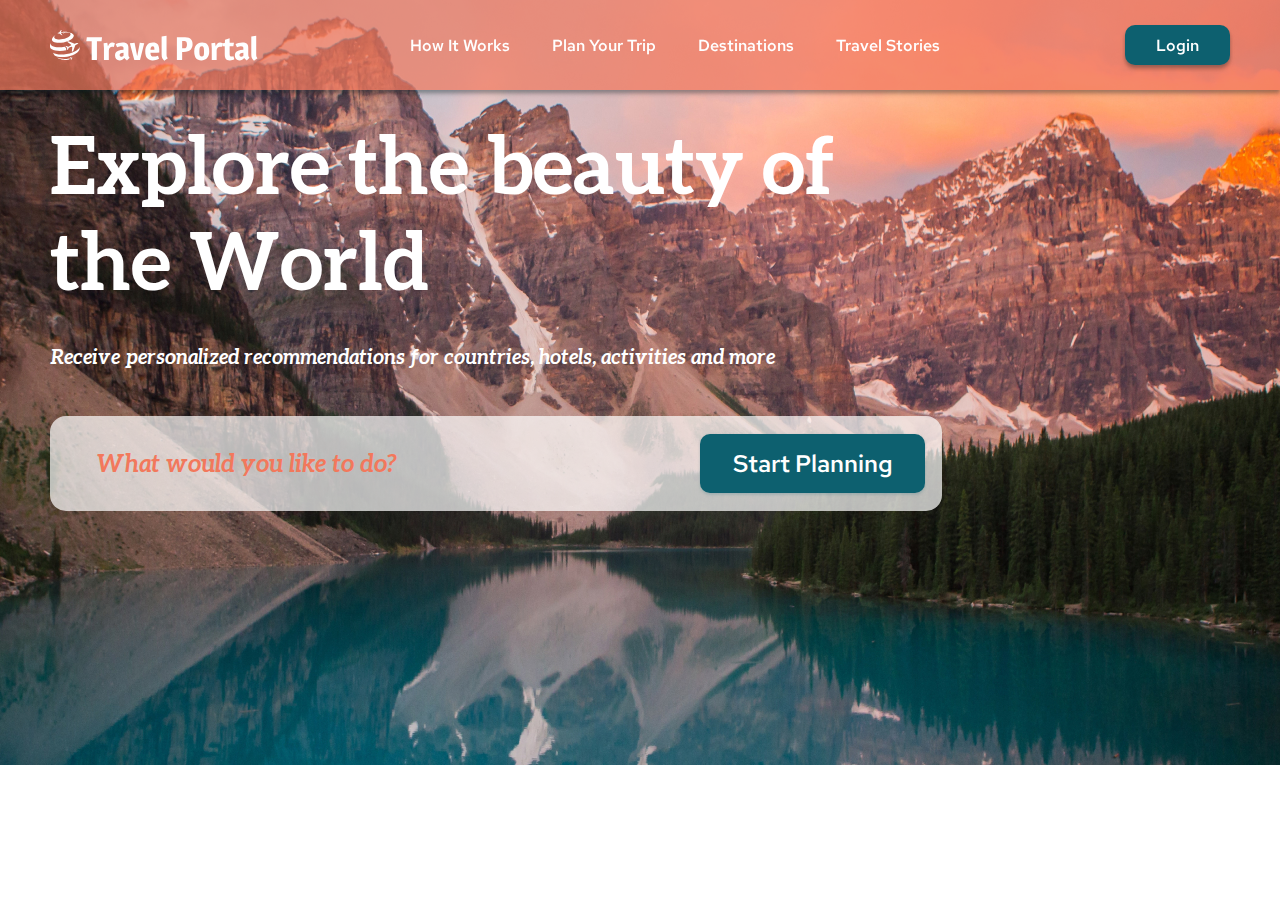
==== Travel/index.html @ d8c47ae0 "starting page (preview) added" ====
<!DOCTYPE html>
<html lang="en">
<head>
    <meta charset="UTF-8">
    <meta name="viewport" content="width=device-width, initial-scale=1.0">
    <title>Travel Portal</title>
    <link rel="stylesheet" href="css/style.css">
</head>
<body>
    <header class="header">
        <div class="wrapper">
            <div class="header-wrapper">
                <div class="header-logo">
                    <a href="/" class="header-logo-link">
                        <img src="./img/svg/logo.svg" alt="Travel Portal" class="header-logo-pic">
                    </a>
                </div>
    
                <nav class="header-nav">
                    <ul class="header-list">
                        <li class="header-item">
                            <a href="#!" class="header-link">How It Works</a>
                        </li>
                        <li class="header-item">
                            <a href="#!" class="header-link">Plan Your Trip</a>
                        </li>
                        <li class="header-item">
                            <a href="#!" class="header-link">Destinations</a>
                        </li>
                        <li class="header-item">
                            <a href="#!" class="header-link">Travel Stories</a>
                        </li>
                    </ul>
                </nav>

                <form action="#">
                    <button class="header-button">
                        Login
                    </button>
                </form>
            </div>
        </div>
    </header>

    <main class="main">
        <section class="intro">
            <div class="wrapper">
                <h1 class="intro-title">
                    Explore the beauty of the World
                </h1>
                <p class="intro-subtitle">
                    Receive personalized recommendations for countries, hotels, activities and more
                </p>
                <div class="search-form">
                    <form action="#">
                        <input type="text" name="user-like-to-do" placeholder="What would you like to do?" class="search-line">
                        <button type="submit" class="search-button">
                            Start Planning
                        </button>
                    </form>
                </div>
                
            </div>
        </section>
        <section class="steps"></section>
    </main>
</body>
</html>
---- Travel/css/style.css ----
html, body, div, span, applet, object, iframe,
h1, h2, h3, h4, h5, h6, p, blockquote, pre,
a, abbr, acronym, address, big, cite, code,
del, dfn, em, img, ins, kbd, q, s, samp,
small, strike, strong, sub, sup, tt, var,
b, u, i, center,
dl, dt, dd, ol, ul, li,
fieldset, form, label, legend,
table, caption, tbody, tfoot, thead, tr, th, td,
article, aside, canvas, details, embed,
figure, figcaption, footer, header, hgroup,
menu, nav, output, ruby, section, summary,
time, mark, audio, video {
    margin: 0;
	padding: 0;
	border: 0;
	font-size: 100%;
	font: inherit;
	vertical-align: baseline;
}

/* make sure to set some focus styles for accessibility */
:focus {
    outline: 0;
}

/* HTML5 display-role reset for older browsers */
article, aside, details, figcaption, figure,
footer, header, hgroup, menu, nav, section {
	display: block;
}

body {
	line-height: 1;
}

ol, ul {
	list-style: none;
}

blockquote, q {
	quotes: none;
}

blockquote:before, blockquote:after,
q:before, q:after {
	content: '';
	content: none;
}

table {
	border-collapse: collapse;
	border-spacing: 0;
}

input[type=search]::-webkit-search-cancel-button,
input[type=search]::-webkit-search-decoration,
input[type=search]::-webkit-search-results-button,
input[type=search]::-webkit-search-results-decoration {
    -webkit-appearance: none;
    -moz-appearance: none;
}

input[type=search] {
    -webkit-appearance: none;
    -moz-appearance: none;
    -webkit-box-sizing: content-box;
    -moz-box-sizing: content-box;
    box-sizing: content-box;
}

textarea {
    overflow: auto;
    vertical-align: top;
    resize: vertical;
}

/**
 * Correct `inline-block` display not defined in IE 6/7/8/9 and Firefox 3.
 */

audio,
canvas,
video {
    display: inline-block;
    *display: inline;
    *zoom: 1;
    max-width: 100%;
}

/**
 * Prevent modern browsers from displaying `audio` without controls.
 * Remove excess height in iOS 5 devices.
 */

audio:not([controls]) {
    display: none;
    height: 0;
}

/**
 * Address styling not present in IE 7/8/9, Firefox 3, and Safari 4.
 * Known issue: no IE 6 support.
 */

[hidden] {
    display: none;
}

/**
 * 1. Correct text resizing oddly in IE 6/7 when body `font-size` is set using
 *    `em` units.
 * 2. Prevent iOS text size adjust after orientation change, without disabling
 *    user zoom.
 */

html {
    font-size: 100%; /* 1 */
    -webkit-text-size-adjust: 100%; /* 2 */
    -ms-text-size-adjust: 100%; /* 2 */
}

/**
 * Address `outline` inconsistency between Chrome and other browsers.
 */

a:focus {
    outline: thin dotted;
}

/**
 * Improve readability when focused and also mouse hovered in all browsers.
 */

a:active,
a:hover {
    outline: 0;
}

/**
 * 1. Remove border when inside `a` element in IE 6/7/8/9 and Firefox 3.
 * 2. Improve image quality when scaled in IE 7.
 */

img {
    border: 0; /* 1 */
    -ms-interpolation-mode: bicubic; /* 2 */
}

/**
 * Address margin not present in IE 6/7/8/9, Safari 5, and Opera 11.
 */

figure {
    margin: 0;
}

/**
 * Correct margin displayed oddly in IE 6/7.
 */

form {
    margin: 0;
}

/**
 * Define consistent border, margin, and padding.
 */

fieldset {
    border: 1px solid #c0c0c0;
    margin: 0 2px;
    padding: 0.35em 0.625em 0.75em;
}

/**
 * 1. Correct color not being inherited in IE 6/7/8/9.
 * 2. Correct text not wrapping in Firefox 3.
 * 3. Correct alignment displayed oddly in IE 6/7.
 */

legend {
    border: 0; /* 1 */
    padding: 0;
    white-space: normal; /* 2 */
    *margin-left: -7px; /* 3 */
}

/**
 * 1. Correct font size not being inherited in all browsers.
 * 2. Address margins set differently in IE 6/7, Firefox 3+, Safari 5,
 *    and Chrome.
 * 3. Improve appearance and consistency in all browsers.
 */

button,
input,
select,
textarea {
    font-size: 100%; /* 1 */
    margin: 0; /* 2 */
    vertical-align: baseline; /* 3 */
    *vertical-align: middle; /* 3 */
}

/**
 * Address Firefox 3+ setting `line-height` on `input` using `!important` in
 * the UA stylesheet.
 */

button,
input {
    line-height: normal;
}

/**
 * Address inconsistent `text-transform` inheritance for `button` and `select`.
 * All other form control elements do not inherit `text-transform` values.
 * Correct `button` style inheritance in Chrome, Safari 5+, and IE 6+.
 * Correct `select` style inheritance in Firefox 4+ and Opera.
 */

button,
select {
    text-transform: none;
}

/**
 * 1. Avoid the WebKit bug in Android 4.0.* where (2) destroys native `audio`
 *    and `video` controls.
 * 2. Correct inability to style clickable `input` types in iOS.
 * 3. Improve usability and consistency of cursor style between image-type
 *    `input` and others.
 * 4. Remove inner spacing in IE 7 without affecting normal text inputs.
 *    Known issue: inner spacing remains in IE 6.
 */

button,
html input[type="button"], /* 1 */
input[type="reset"],
input[type="submit"] {
    -webkit-appearance: button; /* 2 */
    cursor: pointer; /* 3 */
    *overflow: visible;  /* 4 */
}

/**
 * Re-set default cursor for disabled elements.
 */

button[disabled],
html input[disabled] {
    cursor: default;
}

/**
 * 1. Address box sizing set to content-box in IE 8/9.
 * 2. Remove excess padding in IE 8/9.
 * 3. Remove excess padding in IE 7.
 *    Known issue: excess padding remains in IE 6.
 */

input[type="checkbox"],
input[type="radio"] {
    box-sizing: border-box; /* 1 */
    padding: 0; /* 2 */
    *height: 13px; /* 3 */
    *width: 13px; /* 3 */
}

/**
 * 1. Address `appearance` set to `searchfield` in Safari 5 and Chrome.
 * 2. Address `box-sizing` set to `border-box` in Safari 5 and Chrome
 *    (include `-moz` to future-proof).
 */

input[type="search"] {
    -webkit-appearance: textfield; /* 1 */
    -moz-box-sizing: content-box;
    -webkit-box-sizing: content-box; /* 2 */
    box-sizing: content-box;
}

/**
 * Remove inner padding and search cancel button in Safari 5 and Chrome
 * on OS X.
 */

input[type="search"]::-webkit-search-cancel-button,
input[type="search"]::-webkit-search-decoration {
    -webkit-appearance: none;
}

/**
 * Remove inner padding and border in Firefox 3+.
 */

button::-moz-focus-inner,
input::-moz-focus-inner {
    border: 0;
    padding: 0;
}

/**
 * 1. Remove default vertical scrollbar in IE 6/7/8/9.
 * 2. Improve readability and alignment in all browsers.
 */

textarea {
    overflow: auto; /* 1 */
    vertical-align: top; /* 2 */
}

/**
 * Remove most spacing between table cells.
 */

table {
    border-collapse: collapse;
    border-spacing: 0;
}

html,
button,
input,
select,
textarea {
    color: #222;
}


::-moz-selection {
    background: #b3d4fc;
    text-shadow: none;
}

::selection {
    background: #b3d4fc;
    text-shadow: none;
}

img {
    vertical-align: middle;
}

fieldset {
    border: 0;
    margin: 0;
    padding: 0;
}

textarea {
    resize: vertical;
}

.chromeframe {
    margin: 0.2em 0;
    background: #ccc;
    color: #000;
    padding: 0.2em 0;
}




/* magra-regular - latin */
@font-face {
    font-family: 'Magra';
    font-style: normal;
    font-weight: 400;
    src: url('../fonts/magra-v14-latin-regular.eot'); /* IE9 Compat Modes */
    src: local(''),
         url('../fonts/magra-v14-latin-regular.eot?#iefix') format('embedded-opentype'), /* IE6-IE8 */
         url('../fonts/magra-v14-latin-regular.woff2') format('woff2'), /* Super Modern Browsers */
         url('../fonts/magra-v14-latin-regular.woff') format('woff'), /* Modern Browsers */
         url('../fonts/magra-v14-latin-regular.ttf') format('truetype'), /* Safari, Android, iOS */
         url('../fonts/magra-v14-latin-regular.svg#Magra') format('svg'); /* Legacy iOS */
  }
  /* magra-700 - latin */
  @font-face {
    font-family: 'Magra';
    font-style: normal;
    font-weight: 700;
    src: url('../fonts/magra-v14-latin-700.eot'); /* IE9 Compat Modes */
    src: local(''),
         url('../fonts/magra-v14-latin-700.eot?#iefix') format('embedded-opentype'), /* IE6-IE8 */
         url('../fonts/magra-v14-latin-700.woff2') format('woff2'), /* Super Modern Browsers */
         url('../fonts/magra-v14-latin-700.woff') format('woff'), /* Modern Browsers */
         url('../fonts/magra-v14-latin-700.ttf') format('truetype'), /* Safari, Android, iOS */
         url('../fonts/magra-v14-latin-700.svg#Magra') format('svg'); /* Legacy iOS */
  }



  /* red-hat-text-500 - latin */
@font-face {
    font-family: 'Red Hat Text';
    font-style: normal;
    font-weight: 500;
    src: url('../fonts/red-hat-text-v11-latin-500.eot'); /* IE9 Compat Modes */
    src: local(''),
         url('../fonts/red-hat-text-v11-latin-500.eot?#iefix') format('embedded-opentype'), /* IE6-IE8 */
         url('../fonts/red-hat-text-v11-latin-500.woff2') format('woff2'), /* Super Modern Browsers */
         url('../fonts/red-hat-text-v11-latin-500.woff') format('woff'), /* Modern Browsers */
         url('../fonts/red-hat-text-v11-latin-500.ttf') format('truetype'), /* Safari, Android, iOS */
         url('../fonts/red-hat-text-v11-latin-500.svg#RedHatText') format('svg'); /* Legacy iOS */
  }
  /* red-hat-text-regular - latin */
  @font-face {
    font-family: 'Red Hat Text';
    font-style: normal;
    font-weight: 400;
    src: url('../fonts/red-hat-text-v11-latin-regular.eot'); /* IE9 Compat Modes */
    src: local(''),
         url('../fonts/red-hat-text-v11-latin-regular.eot?#iefix') format('embedded-opentype'), /* IE6-IE8 */
         url('../fonts/red-hat-text-v11-latin-regular.woff2') format('woff2'), /* Super Modern Browsers */
         url('../fonts/red-hat-text-v11-latin-regular.woff') format('woff'), /* Modern Browsers */
         url('../fonts/red-hat-text-v11-latin-regular.ttf') format('truetype'), /* Safari, Android, iOS */
         url('../fonts/red-hat-text-v11-latin-regular.svg#RedHatText') format('svg'); /* Legacy iOS */
  }



/* aleo-regular - latin */
@font-face {
    font-family: 'Aleo';
    font-style: normal;
    font-weight: 400;
    src: url('../fonts/aleo-v11-latin-regular.eot'); /* IE9 Compat Modes */
    src: local(''),
         url('../fonts/aleo-v11-latin-regular.eot?#iefix') format('embedded-opentype'), /* IE6-IE8 */
         url('../fonts/aleo-v11-latin-regular.woff2') format('woff2'), /* Super Modern Browsers */
         url('../fonts/aleo-v11-latin-regular.woff') format('woff'), /* Modern Browsers */
         url('../fonts/aleo-v11-latin-regular.ttf') format('truetype'), /* Safari, Android, iOS */
         url('../fonts/aleo-v11-latin-regular.svg#Aleo') format('svg'); /* Legacy iOS */
  }
  /* aleo-700 - latin */
  @font-face {
    font-family: 'Aleo';
    font-style: normal;
    font-weight: 700;
    src: url('../fonts/aleo-v11-latin-700.eot'); /* IE9 Compat Modes */
    src: local(''),
         url('../fonts/aleo-v11-latin-700.eot?#iefix') format('embedded-opentype'), /* IE6-IE8 */
         url('../fonts/aleo-v11-latin-700.woff2') format('woff2'), /* Super Modern Browsers */
         url('../fonts/aleo-v11-latin-700.woff') format('woff'), /* Modern Browsers */
         url('../fonts/aleo-v11-latin-700.ttf') format('truetype'), /* Safari, Android, iOS */
         url('../fonts/aleo-v11-latin-700.svg#Aleo') format('svg'); /* Legacy iOS */
  }
  /* aleo-700italic - latin */
  @font-face {
    font-family: 'Aleo';
    font-style: italic;
    font-weight: 700;
    src: url('../fonts/aleo-v11-latin-700italic.eot'); /* IE9 Compat Modes */
    src: local(''),
         url('../fonts/aleo-v11-latin-700italic.eot?#iefix') format('embedded-opentype'), /* IE6-IE8 */
         url('../fonts/aleo-v11-latin-700italic.woff2') format('woff2'), /* Super Modern Browsers */
         url('../fonts/aleo-v11-latin-700italic.woff') format('woff'), /* Modern Browsers */
         url('../fonts/aleo-v11-latin-700italic.ttf') format('truetype'), /* Safari, Android, iOS */
         url('../fonts/aleo-v11-latin-700italic.svg#Aleo') format('svg'); /* Legacy iOS */
  }



html {
    box-sizing: border-box;

}

*, *::before, *::after {
    box-sizing: inherit;
}

.body {
    width: 1440px;
}

.wrapper {
    max-width: 1180px;
    margin: 0 auto;
}

/* header styles start */

.header {
    background-color: rgba(242, 120, 92, 0.7);
    position: fixed;
    top: 0;
    left: 0;
    width: 100%;
    box-shadow: 0px 4px 4px rgba(0, 0, 0, 0.25), 0px 2px 3px rgba(13, 96, 111, 0.16);
 }

 .header-link {
    font-family: 'Red Hat Text';
    font-weight: 500;
    font-style: normal;
    font-size: 16px;
    line-height: 21px;
    color: #fff;
    text-decoration: none;
    margin-right: 42px;
 }

 .header-link:hover, .header-link:focus, .header-link:active {
    opacity: .75;
 }

 .header-wrapper {
    display: flex;
    flex-wrap: wrap;
    align-items: center;
    justify-content: space-between;
    height: 90px;
 }

 .header-list {
    display: flex;
    flex-wrap: wrap;
    flex-direction: row;
 }

 .header-item:last-child {
    margin-right: 0;
 }

 .header-button {
    height: 40px;
    width: 105px;
    padding: auto 0;
    font-family: 'Red Hat Text';
    font-weight: 500;
    font-style: normal;
    font-size: 16px;
    line-height: 21px;
    color: #fff;
    background: #0D606F;
    box-shadow: 0px 4px 4px rgba(0, 0, 0, 0.25), 0px 2px 3px rgba(13, 96, 111, 0.16);
    border-radius: 10px;
    border: none;
 }

 /* header styles end */

 /* intro styles start */

.intro {
    height: 765px;
    background: url(../img/intro-bg.jpg) no-repeat center;
    background-size: cover;
    padding-top: 122px;
}

.intro-title {
    max-width: 892px;
    margin-bottom: 32px;
    font-family: 'Aleo';
    font-style: normal;
    font-weight: 700;
    font-size: 80px;
    line-height: 96px;
    color: #fff;
}

.intro-subtitle {
    margin-bottom: 46px;
    font-family: 'Aleo';
    font-style: italic;
    font-weight: 700;
    font-size: 20px;
    line-height: 24px;
    color: #fff;
}

.search-form {
    display: flex;
    align-items: center;
    justify-content: space-between;
    width: 892px;
    height: 95px;
    background: rgba(255, 255, 255, 0.7);
    border-radius: 16px;
}

.search-line {  
    margin-left: 45px;
    margin-right: 41px;
    width: 560px;
    border: none;
    background-color: rgba(0, 0, 0, 0);
    font-family: 'Aleo';
    font-style: italic;
    font-weight: 400;
    font-size: 24px;
    line-height: 29px;
    color: #F2785C;
}

.search-line::placeholder {
    font-family: 'Aleo';
    font-style: italic;
    font-weight: 400;
    font-size: 24px;
    line-height: 29px;
    color: #F2785C;
}

.search-button {
    padding: 13.5px 32.5px;
    font-family: 'Red Hat Text';
    font-style: normal;
    font-weight: 500;
    font-size: 24px;
    line-height: 32px;
    color: #fff;
    background: #0D606F;
    box-shadow: 0px 0px 3px rgba(13, 96, 111, 0.08), 0px 2px 3px rgba(13, 96, 111, 0.16);
    border-radius: 10px;
    border: none;
}

 /* intro styles end */
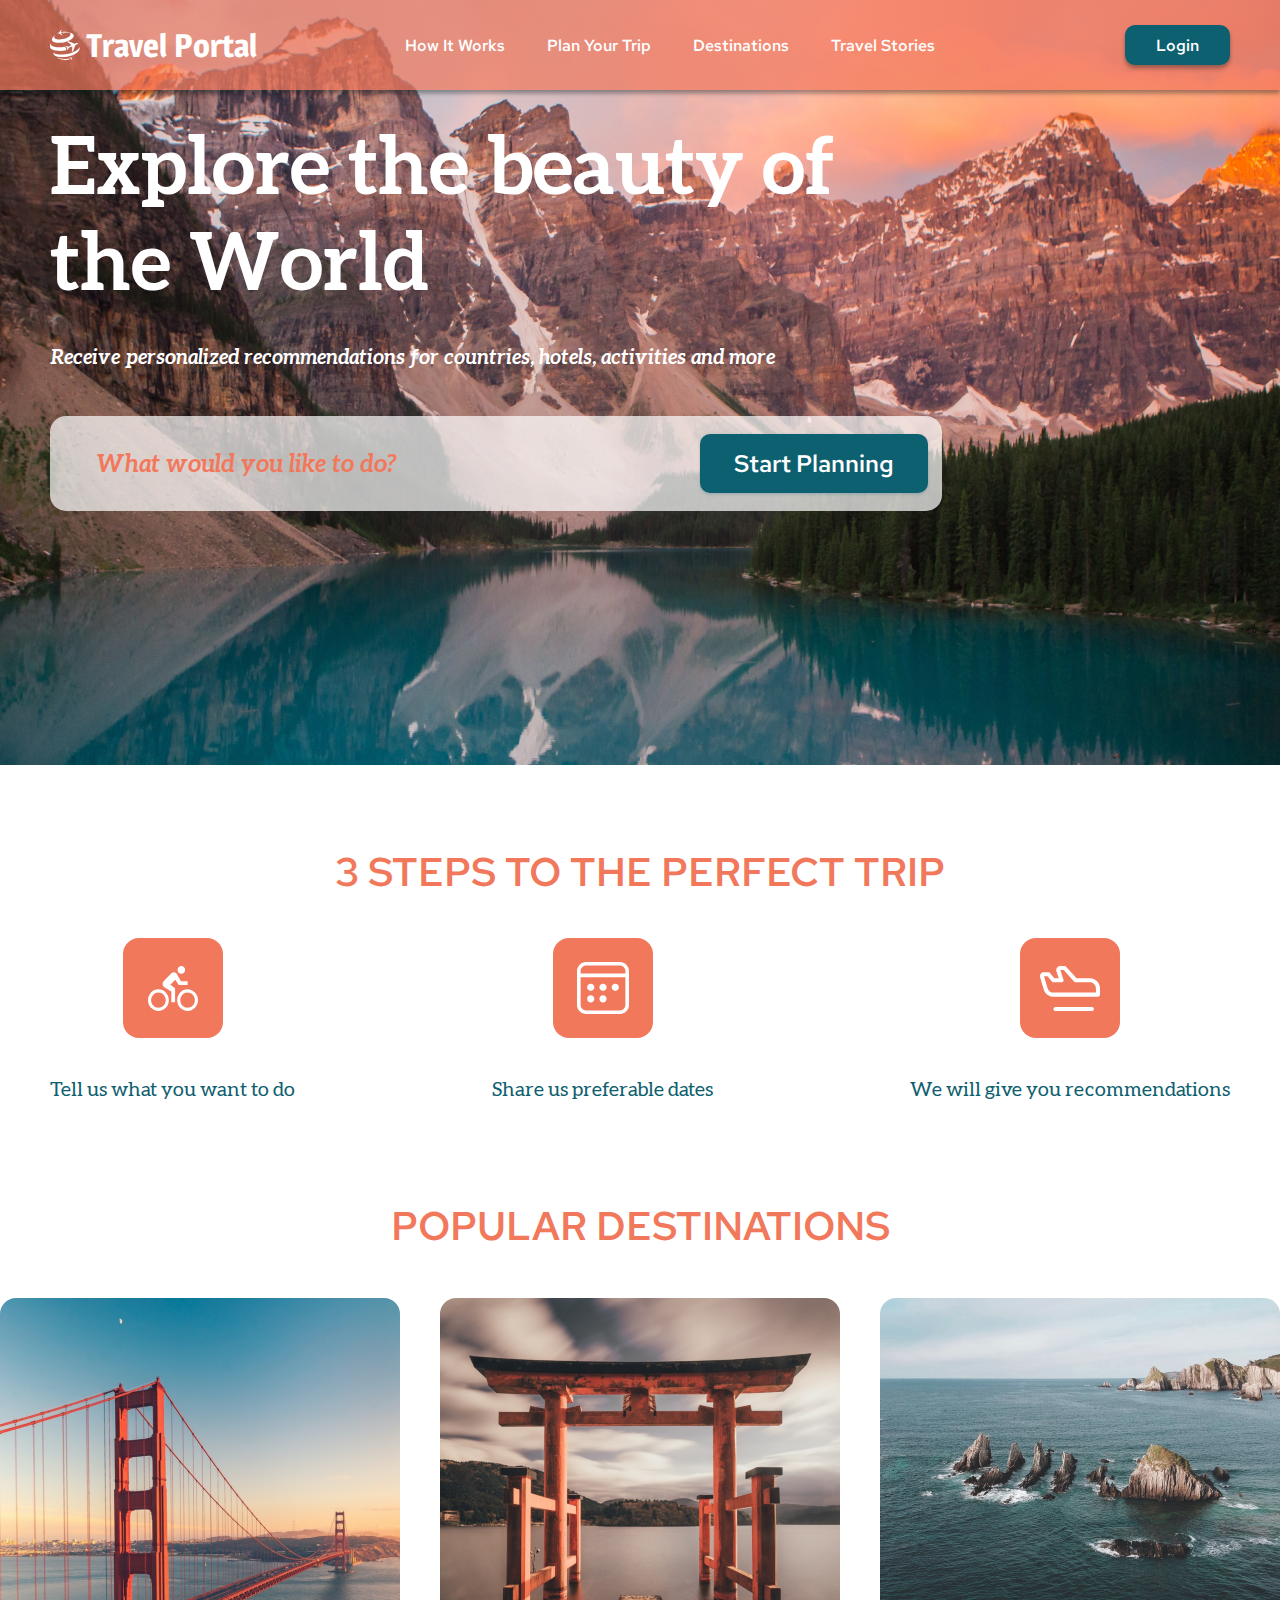
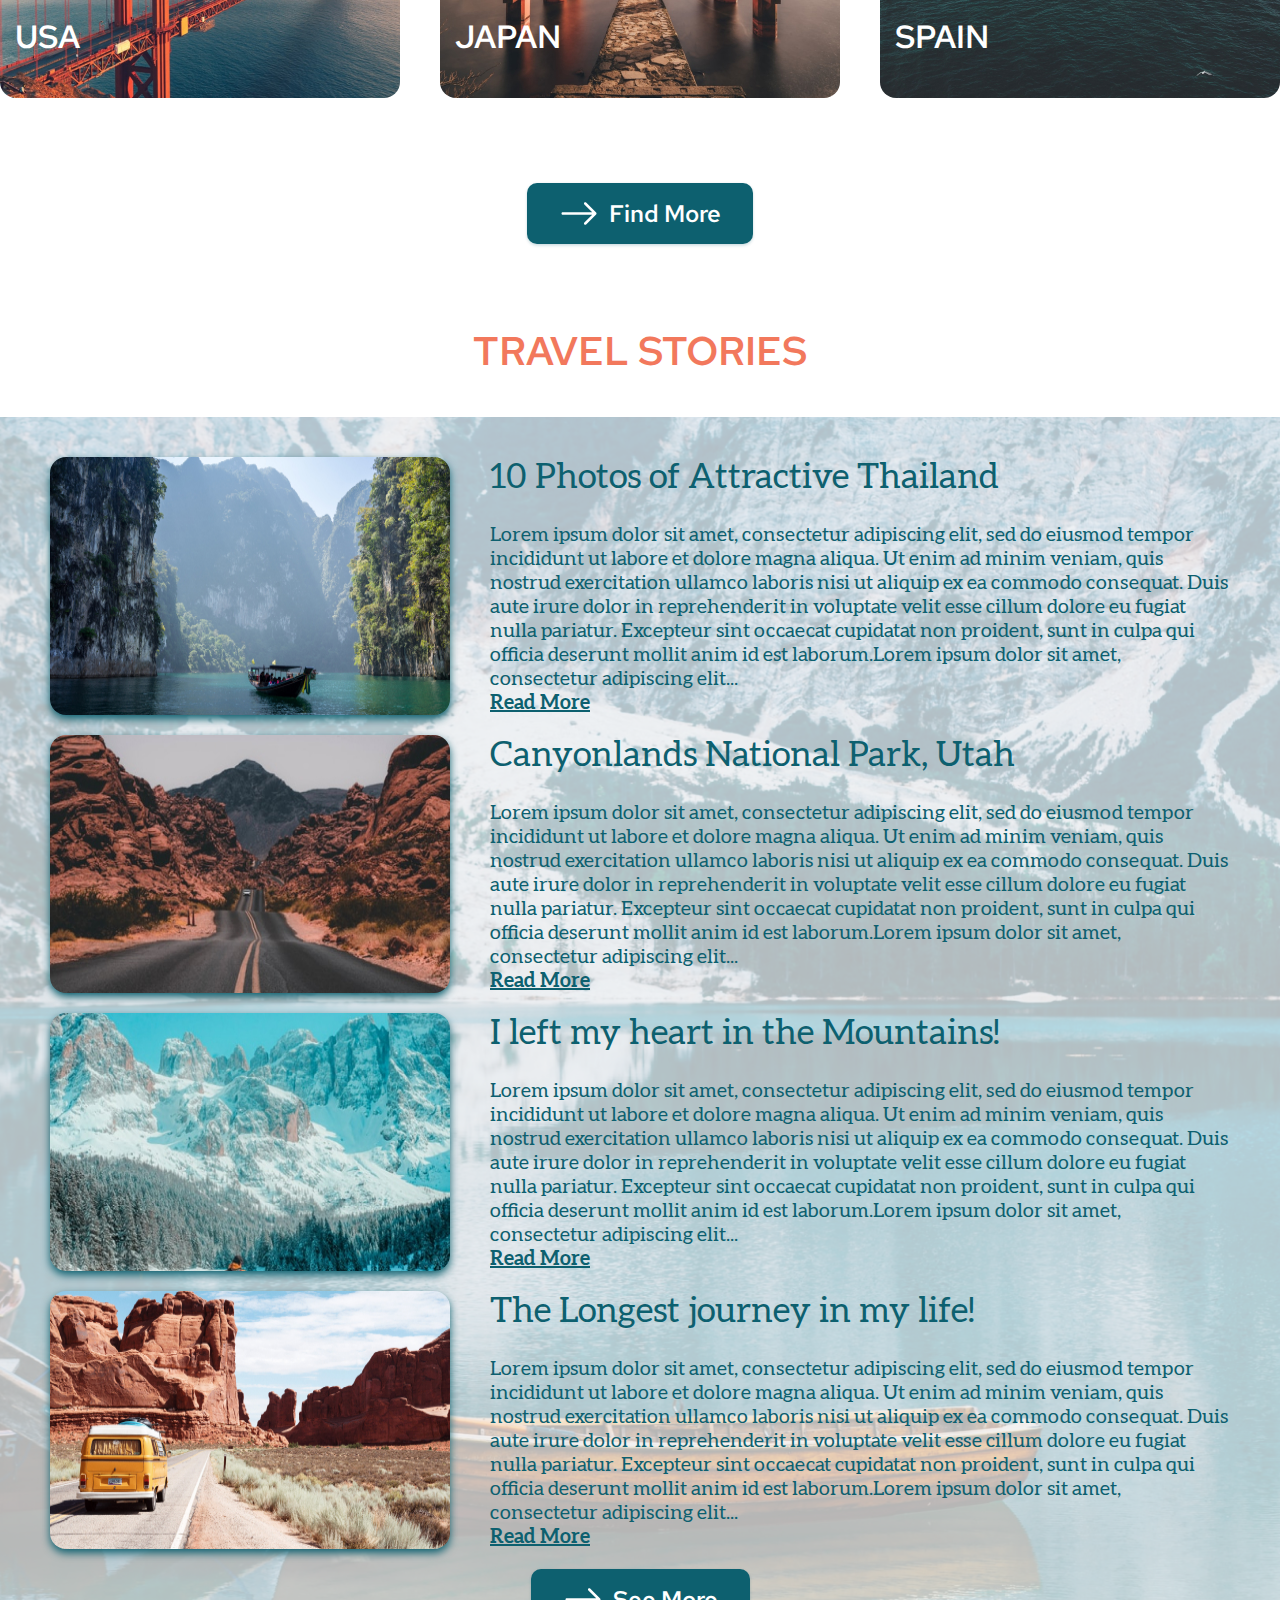
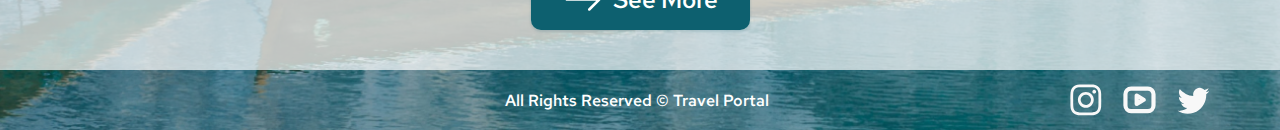
==== commit 9fb7613e: "add full Desktop page" ====
--- a/Travel/index.html
+++ b/Travel/index.html
@@ -10,11 +10,15 @@
     <header class="header">
         <div class="wrapper">
             <div class="header-wrapper">
-                <div class="header-logo">
-                    <a href="/" class="header-logo-link">
+                <a href="/" class="header-logo-link">
+                    <div class="header-logo-box">
                         <img src="./img/svg/logo.svg" alt="Travel Portal" class="header-logo-pic">
-                    </a>
-                </div>
+                        <p class="header-logo-text">
+                            Travel Portal
+                        </p>
+                    </div>
+                </a>
+                    
     
                 <nav class="header-nav">
                     <ul class="header-list">
@@ -38,6 +42,7 @@
                         Login
                     </button>
                 </form>
+
             </div>
         </div>
     </header>
@@ -45,12 +50,15 @@
     <main class="main">
         <section class="intro">
             <div class="wrapper">
+
                 <h1 class="intro-title">
                     Explore the beauty of the World
                 </h1>
+
                 <p class="intro-subtitle">
                     Receive personalized recommendations for countries, hotels, activities and more
                 </p>
+
                 <div class="search-form">
                     <form action="#">
                         <input type="text" name="user-like-to-do" placeholder="What would you like to do?" class="search-line">
@@ -59,10 +67,186 @@
                         </button>
                     </form>
                 </div>
-                
+
             </div>
         </section>
-        <section class="steps"></section>
+
+        <section class="steps">
+            <div class="wrapper">
+
+                <h2 class="steps-title">
+                    3 STEPS TO THE PERFECT TRIP
+                </h2>
+
+                <div class="steps-cards">
+                    <div class="steps-card">
+                        <div class="steps-card-pic">
+                            <img src="./img/svg/steps-card-1.svg" alt="Bike" class="steps-card-pic-1">
+                        </div>
+                        <p class="steps-card-text">
+                            Tell us what you want to do
+                        </p>
+                    </div>
+                    <div class="steps-card">
+                        <div class="steps-card-pic">
+                            <img src="./img/svg/steps-card-2.svg" alt="Calendar" class="steps-card-pic-2">
+                        </div>
+                        <p class="steps-card-text">
+                            Share us preferable dates 
+                        </p>
+                    </div>
+                    <div class="steps-card">
+                        <div class="steps-card-pic">
+                            <img src="./img/svg/steps-card-3.svg" alt="plane" class="steps-card-pic-3">
+                        </div>
+                        <p class="steps-card-text">
+                            We will give you recommendations
+                        </p>
+                    </div>
+                </div>
+
+            </div>
+        </section>
+
+       
+        <section class="destinations">
+
+            <h2 class="destinations-title">
+                POPULAR DESTINATIONS
+            </h2>
+            
+            <div class="destinations-pics">
+                <div class="destinations-pic-1">
+                    <img src="./img/destinations-usa.jpg" alt="Destination USA" class="destinations-pic-usa">
+                    <p class="destinations-text-1">USA</p>
+                </div>
+                <div class="destinations-pic-2">
+                    <img src="./img/destinations-japan.jpg" alt="Destination Japan" class="destinations-pic-japan">
+                    <p class="destinations-text-2">JAPAN</p>
+                </div>
+                <div class="destinations-pic-3">
+                    <img src="./img/destinations-spain.jpg" alt="Destination Spain" class="destinations-pic-spain">
+                    <p class="destinations-text-3">SPAIN</p>
+                </div>
+            </div>
+
+            <div class="destinations-button-box">
+                <form action="#">
+                    <button class="button">
+                        <div class="button-contents">
+                            <img src="./img/svg/button-arrow.svg" alt="Arrow" class="button-arrow">
+                            Find More
+                        </div>
+                    </button>
+                </form>
+            </div>
+        </section>
+
+        <h2 class="stories-title">
+            TRAVEL STORIES
+        </h2>
+
+        <div class="stories-and-footer">
+
+            <section class="stories">
+                <div class="wrapper">
+
+                    <div class="stories-cards">
+                        <div class="story-card">
+                            <img src="./img/stories-thailand.jpg" alt="Thailand" class="stories-pic">
+                            <div class="story-card-text">
+                                <h3 class="story-card-title">
+                                    10 Photos of Attractive Thailand
+                                </h3>
+                                <p class="story-card-par">
+                                    Lorem ipsum dolor sit amet, consectetur adipiscing elit, sed do eiusmod tempor incididunt ut labore et dolore magna aliqua. Ut enim ad minim veniam, quis nostrud exercitation ullamco laboris nisi ut aliquip ex ea commodo consequat. Duis aute irure dolor in reprehenderit in voluptate velit esse cillum dolore eu fugiat nulla pariatur. Excepteur sint occaecat cupidatat non proident, sunt in culpa qui officia deserunt mollit anim id est laborum.Lorem ipsum dolor sit amet, consectetur adipiscing elit... 
+                                </p>
+                                <a href="#" class="story-card-ref">
+                                    Read More
+                                </a>
+                            </div>
+                        </div>
+                        <div class="story-card">
+                            <img src="./img/stories-utah.jpg" alt="Utah" class="stories-pic">
+                            <div class="story-card-text">
+                                <h3 class="story-card-title">
+                                    Canyonlands National Park, Utah
+                                </h3>
+                                <p class="story-card-par">
+                                    Lorem ipsum dolor sit amet, consectetur adipiscing elit, sed do eiusmod tempor incididunt ut labore et dolore magna aliqua. Ut enim ad minim veniam, quis nostrud exercitation ullamco laboris nisi ut aliquip ex ea commodo consequat. Duis aute irure dolor in reprehenderit in voluptate velit esse cillum dolore eu fugiat nulla pariatur. Excepteur sint occaecat cupidatat non proident, sunt in culpa qui officia deserunt mollit anim id est laborum.Lorem ipsum dolor sit amet, consectetur adipiscing elit... 
+                                </p>
+                                <a href="#" class="story-card-ref">
+                                    Read More
+                                </a>
+                            </div>
+                        </div>
+                        <div class="story-card">
+                            <img src="./img/stories-mountains.jpg" alt="Mountains" class="stories-pic">
+                            <div class="story-card-text">
+                                <h3 class="story-card-title">
+                                    I left my heart in the Mountains!
+                                </h3>
+                                <p class="story-card-par">
+                                    Lorem ipsum dolor sit amet, consectetur adipiscing elit, sed do eiusmod tempor incididunt ut labore et dolore magna aliqua. Ut enim ad minim veniam, quis nostrud exercitation ullamco laboris nisi ut aliquip ex ea commodo consequat. Duis aute irure dolor in reprehenderit in voluptate velit esse cillum dolore eu fugiat nulla pariatur. Excepteur sint occaecat cupidatat non proident, sunt in culpa qui officia deserunt mollit anim id est laborum.Lorem ipsum dolor sit amet, consectetur adipiscing elit... 
+                                </p>
+                                <a href="#" class="story-card-ref">
+                                    Read More
+                                </a>
+                            </div>
+                        </div>
+                        <div class="story-card">
+                            <img src="./img/stories-journey.jpg" alt="Thailand" class="stories-pic">
+                            <div class="story-card-text">
+                                <h3 class="story-card-title">
+                                    The Longest journey in my life!
+                                </h3>
+                                <p class="story-card-par">
+                                    Lorem ipsum dolor sit amet, consectetur adipiscing elit, sed do eiusmod tempor incididunt ut labore et dolore magna aliqua. Ut enim ad minim veniam, quis nostrud exercitation ullamco laboris nisi ut aliquip ex ea commodo consequat. Duis aute irure dolor in reprehenderit in voluptate velit esse cillum dolore eu fugiat nulla pariatur. Excepteur sint occaecat cupidatat non proident, sunt in culpa qui officia deserunt mollit anim id est laborum.Lorem ipsum dolor sit amet, consectetur adipiscing elit... 
+                                </p>
+                                <a href="#" class="story-card-ref">
+                                    Read More
+                                </a>
+                            </div>
+                        </div>
+                    </div>
+
+                    <div class="stories-button-box">
+                        <form action="#">
+                            <button class="button">
+                                <div class="button-contents">
+                                    <img src="./img/svg/button-arrow.svg" alt="Arrow" class="button-arrow">
+                                    See More
+                                </div>
+                            </button>
+                        </form>
+                    </div>
+
+                </div>
+            </section>
+
+            <div class="wrapper">
+                <footer class="footer">
+                    <p class="footer-text">
+                        All Rights Reserved © Travel Portal
+                    </p>
+
+                    <div class="footer-links">
+                        <a href="#" class="footer-icon-link">
+                            <img src="./img/svg/insta.svg" alt="Instagram" class="footer-icon">
+                        </a>
+                        <a href="#" class="footer-icon-link">
+                            <img src="./img/svg/youtube.svg" alt="Youtube" class="footer-icon">
+                        </a>
+                        <a href="#" class="footer-icon-link">
+                            <img src="./img/svg/twitter.svg" alt="Twitter" class="footer-icon">
+                        </a>
+                    </div>
+                </footer>
+            </div>
+            
+        </div>
+        
+ 
     </main>
 </body>
 </html>--- a/Travel/css/style.css
+++ b/Travel/css/style.css
@@ -484,12 +484,34 @@
 /* header styles start */
 
 .header {
+    position: absolute;
     background-color: rgba(242, 120, 92, 0.7);
-    position: fixed;
-    top: 0;
-    left: 0;
     width: 100%;
     box-shadow: 0px 4px 4px rgba(0, 0, 0, 0.25), 0px 2px 3px rgba(13, 96, 111, 0.16);
+ } 
+
+ .header-logo-box {
+    display: flex;
+    align-items: center;
+ }
+
+ .header-logo-text {
+    margin-left: 6px;
+    font-family: 'Magra';
+    font-style: normal;
+    font-weight: 600;
+    font-size: 32px;
+    line-height: 39px;
+    color: #fff;
+ }
+ 
+ .header-logo-link {
+    text-decoration: none;
+    transition: 0.5s;
+ }
+
+ .header-logo-link:hover {
+    transform: scale(1.1);
  }
 
  .header-link {
@@ -501,6 +523,7 @@
     color: #fff;
     text-decoration: none;
     margin-right: 42px;
+    transition: .2s;
  }
 
  .header-link:hover, .header-link:focus, .header-link:active {
@@ -539,6 +562,11 @@
     box-shadow: 0px 4px 4px rgba(0, 0, 0, 0.25), 0px 2px 3px rgba(13, 96, 111, 0.16);
     border-radius: 10px;
     border: none;
+    transition: .5s;
+ }
+
+ .header-button:hover {
+    transform: scale(1.1);
  }
 
  /* header styles end */
@@ -550,6 +578,7 @@
     background: url(../img/intro-bg.jpg) no-repeat center;
     background-size: cover;
     padding-top: 122px;
+    margin-bottom: 80px;
 }
 
 .intro-title {
@@ -607,7 +636,8 @@
 }
 
 .search-button {
-    padding: 13.5px 32.5px;
+    height: 59px;
+    width: 228px;
     font-family: 'Red Hat Text';
     font-style: normal;
     font-weight: 500;
@@ -618,6 +648,264 @@
     box-shadow: 0px 0px 3px rgba(13, 96, 111, 0.08), 0px 2px 3px rgba(13, 96, 111, 0.16);
     border-radius: 10px;
     border: none;
-}
-
- /* intro styles end */+    transition: .5s;
+}
+
+.search-button:hover {
+    transform: scale(1.05);
+}
+
+/* intro styles end */
+
+
+/* steps styles start */
+
+.steps-title {
+    margin-bottom: 40px;
+    text-align: center;
+    font-family: 'Red Hat Text';
+    font-style: normal;
+    font-weight: 500;
+    font-size: 40px;
+    line-height: 53px;
+    color: #F2785C;
+}
+
+.steps-cards {
+    display: flex;
+    flex-wrap: wrap;
+    align-items: center;
+    justify-content: space-between;
+}
+
+.steps-card-pic {
+    width: 100px;
+    margin: 0 auto;
+    transition: .5s;
+}
+
+.steps-card-pic:hover {
+ transform: scale(1.1);
+}
+
+.steps-card-text {
+    margin-top: 40px;
+    font-family: 'Aleo';
+    font-style: normal;
+    font-weight: 400;
+    font-size: 20px;
+    line-height: 24px;
+    color: #0D606F;
+}
+
+.steps {
+    margin-bottom: 97px;
+}
+
+/* steps styles end */
+
+
+
+/* popular destinations styles start */
+
+.destinations-title {
+    margin-bottom: 46px;
+    text-align: center;
+    font-family: 'Red Hat Text';
+    font-style: normal;
+    font-weight: 500;
+    font-size: 40px;
+    line-height: 53px;
+    color: #F2785C;
+}
+
+.destinations-pics {
+    width: 100%;
+    margin-bottom: 85px;
+    display: flex;
+    flex-wrap: wrap;
+    justify-content: space-between;
+}
+
+.destinations-pic-usa, .destinations-pic-japan, .destinations-pic-spain {
+    border-radius: 16px;
+    border: none;
+    width: 400px;
+}
+
+.destinations-pic-1, .destinations-pic-2, .destinations-pic-3 {
+    position: relative;
+}
+
+.destinations-text-1, .destinations-text-2, .destinations-text-3 {
+    position: absolute;
+    left: 15px;
+    bottom: 40px;
+    font-family: 'Red Hat Text';
+    font-style: normal;
+    font-weight: 500;
+    font-size: 32px;
+    line-height: 42px;
+    color: #fff;
+}
+
+.destinations-button-box {
+    margin-bottom: 80px;
+}
+
+.button { 
+    display: block; 
+    margin: 0 auto;
+    padding: 10px 32px 10px 32px;
+
+    font-family: 'Red Hat Text';
+    font-style: normal;
+    font-weight: 500;
+    font-size: 24px;
+    line-height: 32px;
+    color: #fff;
+
+    background: #0D606F;
+    box-shadow: 0px 0px 3px rgba(13, 96, 111, 0.08), 0px 2px 3px rgba(13, 96, 111, 0.16);
+    border-radius: 10px;
+    border: none;
+
+    transition: .5s;
+}
+
+.button:hover {
+    transform: scale(1.05);
+}
+
+.button-contents {
+    display: flex;
+    align-items: center;
+}
+
+.button-arrow {
+    margin-right: 10px;
+}
+
+/* popular destinations styles end */
+
+
+/* travel stories styles start */
+
+.stories-title {
+    margin-bottom: 40px;
+    text-align: center;
+    font-family: 'Red Hat Text';
+    font-style: normal;
+    font-weight: 500;
+    font-size: 40px;
+    line-height: 53px;
+    color: #F2785C;
+}
+
+.stories-and-footer {
+    background: url(../img/stories_footer-bg.jpg) no-repeat center;
+    background-size: cover;
+}
+
+.stories {
+    background-color: rgba(255, 255, 255, 0.7);
+    padding-top: 40px;
+    padding-bottom: 40px;
+}
+
+.stories-cards {
+    display: flex;
+    flex-direction: column;
+}
+
+.story-card {
+    display: flex;
+    margin-bottom: 20px;
+}
+
+.stories-pic {
+    margin-right: 40px;
+    filter: drop-shadow(0px 4px 4px #0D606F);
+    border-radius: 16px;
+}
+
+.story-card-text {
+    max-width: 760px;
+}
+
+.story-card-title {
+    margin-bottom: 24px;
+    font-family: 'Aleo';
+    font-style: normal;
+    font-weight: 400;
+    font-size: 35px;
+    line-height: 42px;
+    color: #0D606F;
+}
+
+.story-card-par {
+    font-family: 'Aleo';
+    font-style: normal;
+    font-weight: 400;
+    font-size: 20px;
+    line-height: 24px;
+    color: #0D606F;
+}
+
+.story-card-ref {
+    font-family: 'Aleo';
+    font-style: normal;
+    font-weight: 700;
+    font-size: 20px;
+    line-height: 24px;
+    text-decoration-line: underline;
+    color: #0D606F;
+}
+
+.story-card-ref:hover, .story-card-ref:focus, .story-card-ref:active {
+    opacity: .75;
+}
+
+/* travel stories styles end */
+
+
+/* footer styles begin */
+
+.footer {
+    background: none; 
+    display: flex;
+    align-items: center;
+    justify-content: space-between;
+    padding: 13px 0;
+}
+
+.footer-text {
+    margin-left: 455px;
+    font-family: 'Red Hat Text';
+    font-style: normal;
+    font-weight: 500;
+    font-size: 16px;
+    line-height: 21px;
+    color: #fff;
+}
+
+.footer-links {
+    display: flex;
+    justify-content: end;
+    align-items: center;
+}
+
+.footer-icon-link {
+    margin-right: 20px;
+    transition: .3s;
+}
+
+.footer-icon-link:hover {
+    transform: scale(1.1);
+} 
+
+.footer-links:last-child {
+    margin-right: 0;
+}
+
+/* footer styles end */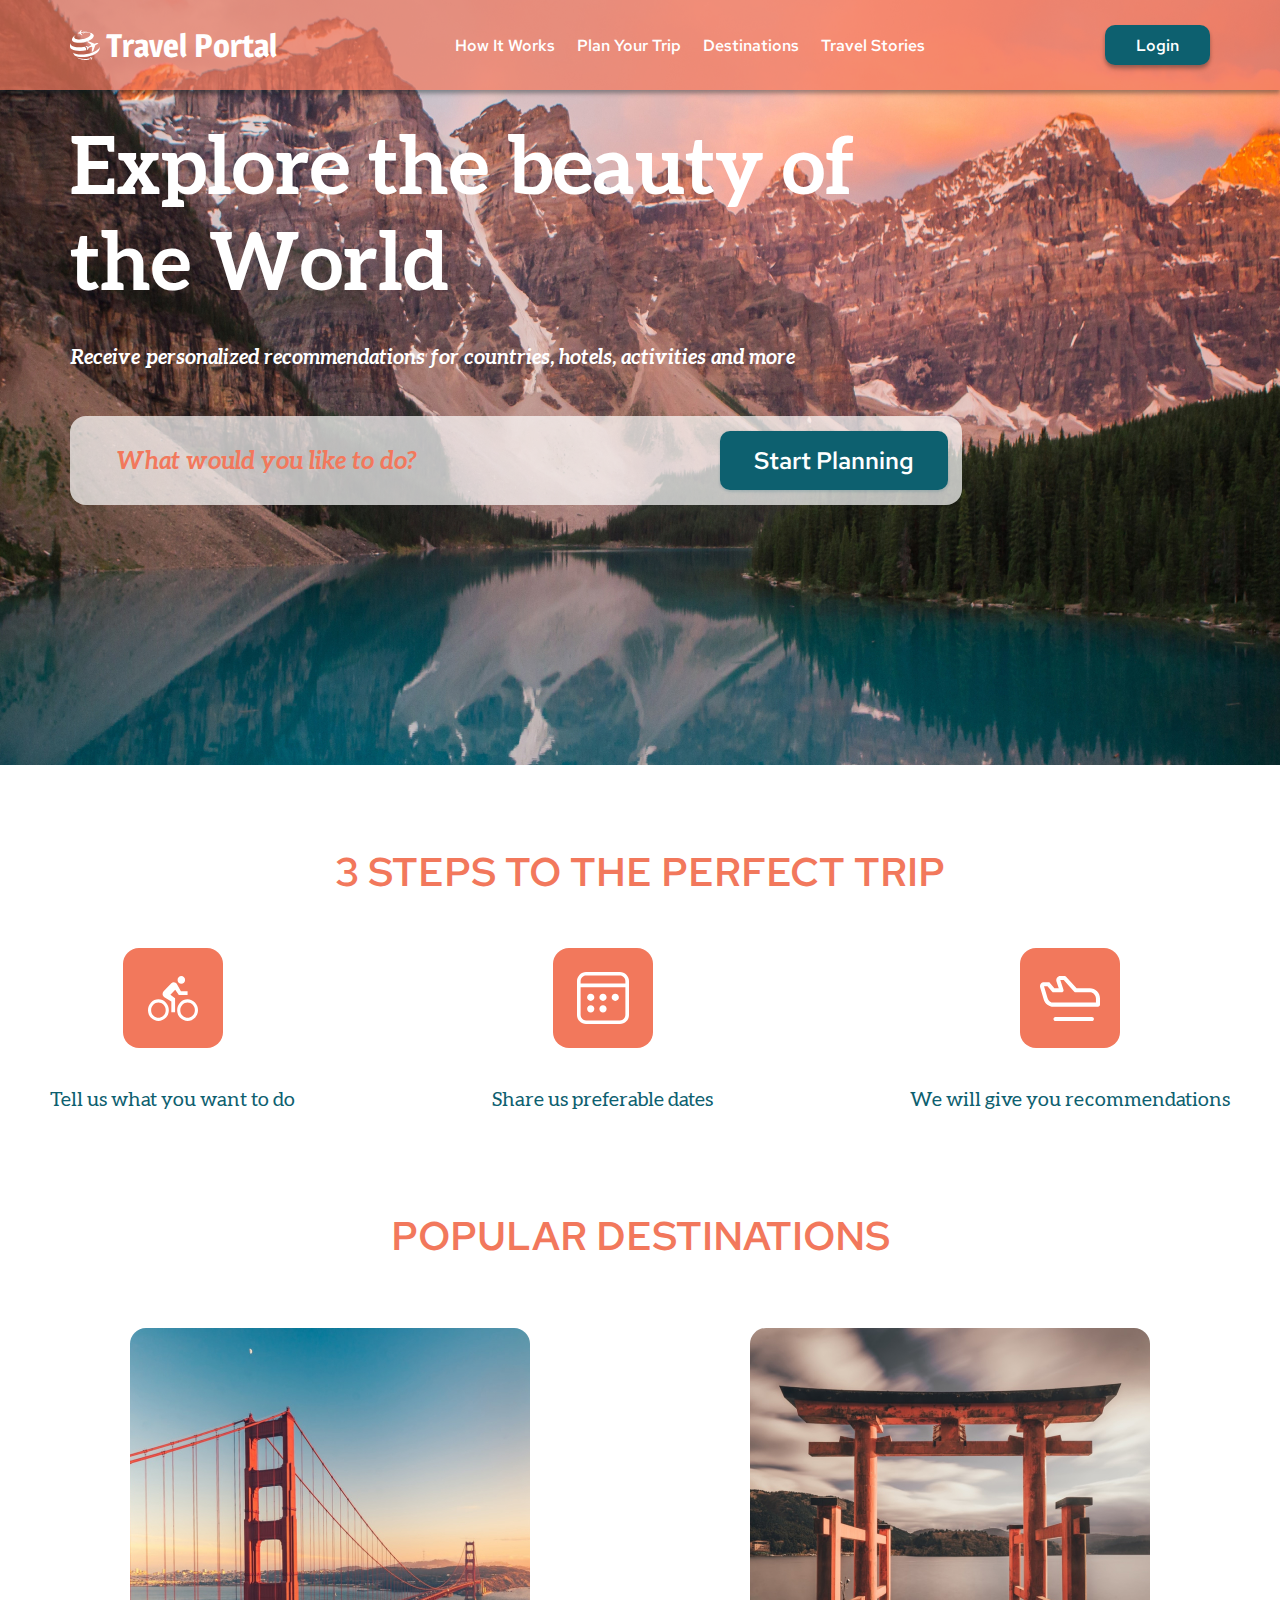
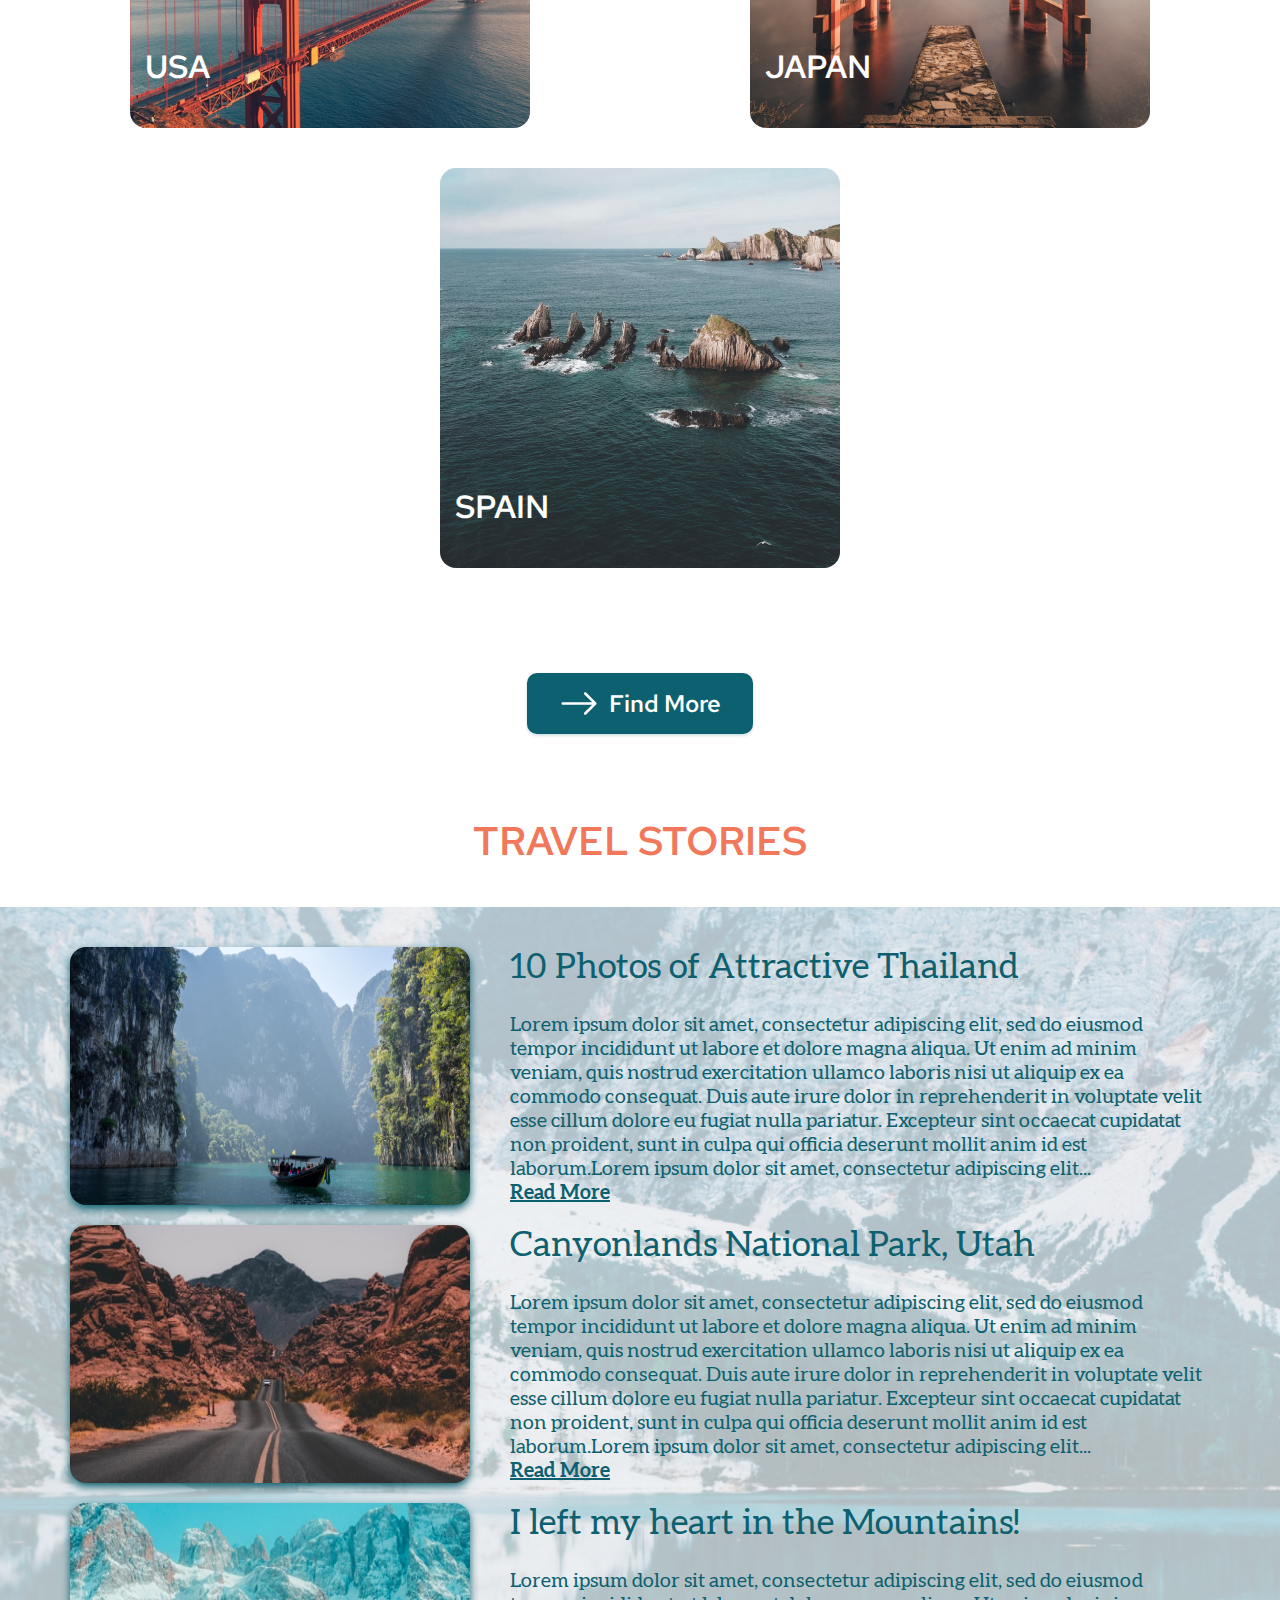
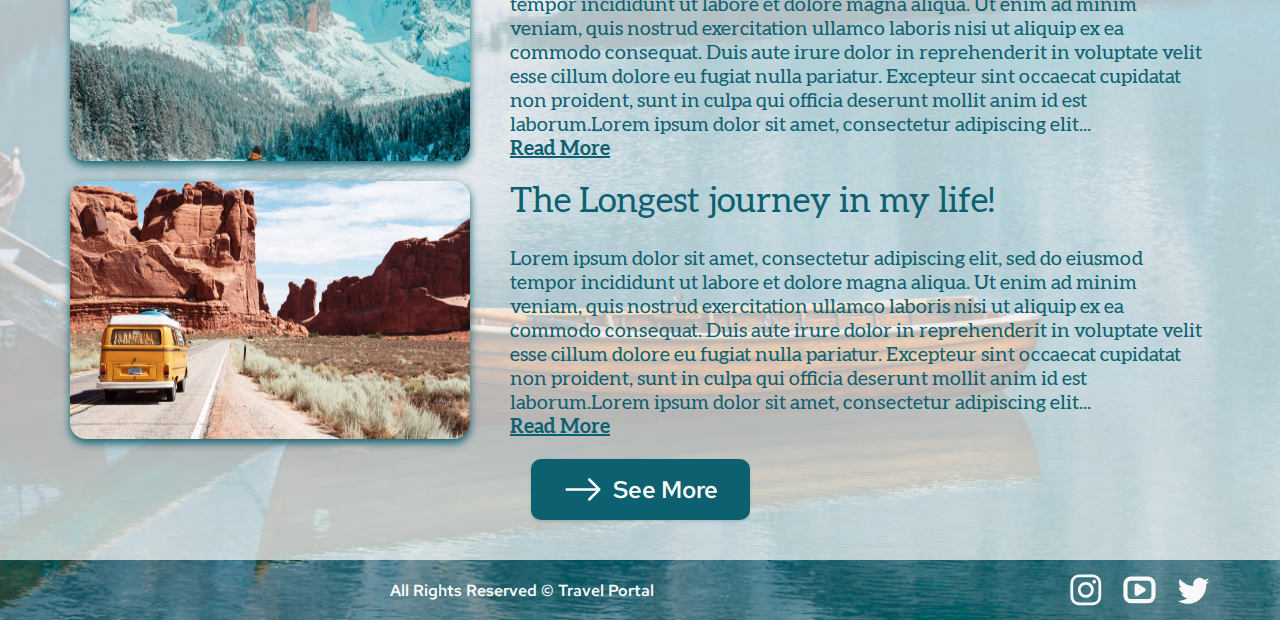
==== commit c62f86f7: "add adaptive layout" ====
--- a/Travel/index.html
+++ b/Travel/index.html
@@ -35,13 +35,30 @@
                             <a href="#!" class="header-link">Travel Stories</a>
                         </li>
                     </ul>
+
+                    <form action="#" class="header-form-burger">
+                        <button class="header-button">
+                            Login
+                        </button>
+                    </form>
+
+                    <div class="header-nav-close">
+                        <span class="header-nav-close-line"></span>
+                        <span class="header-nav-close-line"></span>
+                    </div>
                 </nav>
-
-                <form action="#">
+                
+                <form action="#" class="header-form">
                     <button class="header-button">
                         Login
                     </button>
                 </form>
+
+                <div class="header-burger burger">
+                    <span class="burger-line burger-line-first"></span>
+                    <span class="burger-line burger-line-second"></span>
+                    <span class="burger-line burger-line-third"></span>
+                </div>
 
             </div>
         </div>
@@ -161,9 +178,9 @@
                                 <p class="story-card-par">
                                     Lorem ipsum dolor sit amet, consectetur adipiscing elit, sed do eiusmod tempor incididunt ut labore et dolore magna aliqua. Ut enim ad minim veniam, quis nostrud exercitation ullamco laboris nisi ut aliquip ex ea commodo consequat. Duis aute irure dolor in reprehenderit in voluptate velit esse cillum dolore eu fugiat nulla pariatur. Excepteur sint occaecat cupidatat non proident, sunt in culpa qui officia deserunt mollit anim id est laborum.Lorem ipsum dolor sit amet, consectetur adipiscing elit... 
                                 </p>
-                                <a href="#" class="story-card-ref">
-                                    Read More
-                                </a>
+                                <p class="story-card-ref-text"><a href="#" class="story-card-ref">
+                                    Read More
+                                </a></p>
                             </div>
                         </div>
                         <div class="story-card">
@@ -175,9 +192,9 @@
                                 <p class="story-card-par">
                                     Lorem ipsum dolor sit amet, consectetur adipiscing elit, sed do eiusmod tempor incididunt ut labore et dolore magna aliqua. Ut enim ad minim veniam, quis nostrud exercitation ullamco laboris nisi ut aliquip ex ea commodo consequat. Duis aute irure dolor in reprehenderit in voluptate velit esse cillum dolore eu fugiat nulla pariatur. Excepteur sint occaecat cupidatat non proident, sunt in culpa qui officia deserunt mollit anim id est laborum.Lorem ipsum dolor sit amet, consectetur adipiscing elit... 
                                 </p>
-                                <a href="#" class="story-card-ref">
-                                    Read More
-                                </a>
+                                <p class="story-card-ref-text"><a href="#" class="story-card-ref">
+                                    Read More
+                                </a></p>
                             </div>
                         </div>
                         <div class="story-card">
@@ -189,9 +206,9 @@
                                 <p class="story-card-par">
                                     Lorem ipsum dolor sit amet, consectetur adipiscing elit, sed do eiusmod tempor incididunt ut labore et dolore magna aliqua. Ut enim ad minim veniam, quis nostrud exercitation ullamco laboris nisi ut aliquip ex ea commodo consequat. Duis aute irure dolor in reprehenderit in voluptate velit esse cillum dolore eu fugiat nulla pariatur. Excepteur sint occaecat cupidatat non proident, sunt in culpa qui officia deserunt mollit anim id est laborum.Lorem ipsum dolor sit amet, consectetur adipiscing elit... 
                                 </p>
-                                <a href="#" class="story-card-ref">
-                                    Read More
-                                </a>
+                                <p class="story-card-ref-text"><a href="#" class="story-card-ref">
+                                    Read More
+                                </a></p>
                             </div>
                         </div>
                         <div class="story-card">
@@ -203,9 +220,9 @@
                                 <p class="story-card-par">
                                     Lorem ipsum dolor sit amet, consectetur adipiscing elit, sed do eiusmod tempor incididunt ut labore et dolore magna aliqua. Ut enim ad minim veniam, quis nostrud exercitation ullamco laboris nisi ut aliquip ex ea commodo consequat. Duis aute irure dolor in reprehenderit in voluptate velit esse cillum dolore eu fugiat nulla pariatur. Excepteur sint occaecat cupidatat non proident, sunt in culpa qui officia deserunt mollit anim id est laborum.Lorem ipsum dolor sit amet, consectetur adipiscing elit... 
                                 </p>
-                                <a href="#" class="story-card-ref">
-                                    Read More
-                                </a>
+                                <p class="story-card-ref-text"><a href="#" class="story-card-ref">
+                                    Read More
+                                </a></p>
                             </div>
                         </div>
                     </div>
@@ -226,9 +243,10 @@
 
             <div class="wrapper">
                 <footer class="footer">
-                    <p class="footer-text">
-                        All Rights Reserved © Travel Portal
-                    </p>
+
+                    <div class="footer-text">
+                        <p>All Rights Reserved © Travel Portal</p>
+                    </div>
 
                     <div class="footer-links">
                         <a href="#" class="footer-icon-link">
@@ -246,7 +264,9 @@
             
         </div>
         
- 
     </main>
+
+    <script src="./JS/main.js"></script>
+
 </body>
 </html>--- a/Travel/css/style.css
+++ b/Travel/css/style.css
@@ -473,7 +473,7 @@
 }
 
 .body {
-    width: 1440px;
+    max-width: 1440px;
 }
 
 .wrapper {
@@ -485,17 +485,20 @@
 
 .header {
     position: absolute;
+    padding: 25px 0;
     background-color: rgba(242, 120, 92, 0.7);
     width: 100%;
     box-shadow: 0px 4px 4px rgba(0, 0, 0, 0.25), 0px 2px 3px rgba(13, 96, 111, 0.16);
- } 
-
- .header-logo-box {
+} 
+
+.header-logo-box {
+    margin-left: 20px;
+    margin-right: 20px;
     display: flex;
     align-items: center;
- }
-
- .header-logo-text {
+}
+
+.header-logo-text {
     margin-left: 6px;
     font-family: 'Magra';
     font-style: normal;
@@ -503,18 +506,19 @@
     font-size: 32px;
     line-height: 39px;
     color: #fff;
- }
+}
  
- .header-logo-link {
+.header-logo-link {
     text-decoration: none;
     transition: 0.5s;
- }
-
- .header-logo-link:hover {
+}
+
+.header-logo-link:hover {
     transform: scale(1.1);
- }
-
- .header-link {
+}
+
+.header-link {
+    margin-right: 42px;
     font-family: 'Red Hat Text';
     font-weight: 500;
     font-style: normal;
@@ -522,33 +526,41 @@
     line-height: 21px;
     color: #fff;
     text-decoration: none;
-    margin-right: 42px;
     transition: .2s;
- }
-
- .header-link:hover, .header-link:focus, .header-link:active {
+}
+
+.header-link:last-child {
+    margin-right: 22px;
+}
+
+.header-link:hover, .header-link:focus, .header-link:active {
     opacity: .75;
- }
-
- .header-wrapper {
+}
+
+.header-wrapper {
     display: flex;
     flex-wrap: wrap;
     align-items: center;
     justify-content: space-between;
-    height: 90px;
- }
-
- .header-list {
+    /* height: 90px; */
+}
+
+.header-list {
     display: flex;
     flex-wrap: wrap;
     flex-direction: row;
- }
-
- .header-item:last-child {
+}
+
+.header-item:last-child {
     margin-right: 0;
- }
-
- .header-button {
+}
+
+.header-form-burger {
+    display: none;
+}
+
+.header-button {
+    margin-right: 20px;
     height: 40px;
     width: 105px;
     padding: auto 0;
@@ -563,13 +575,44 @@
     border-radius: 10px;
     border: none;
     transition: .5s;
+}
+
+.header-button:hover {
+    transform: scale(1.1);
+}
+
+.header-burger {
+    display: none;
+    width: 40px;
+    height: 30px;
+    position: relative;
+    margin-right: 20px;
+}
+
+.burger-line {
+    display: block;
+    width: 100%;
+    height: 3px;
+    position: absolute;
+    right: 0;
+    background-color: #fff;;
  }
 
- .header-button:hover {
-    transform: scale(1.1);
- }
+.burger-line-first  {
+    top: 0;
+}
+
+.burger-line-second  {
+    top: 50%;
+    transform: translateY(-50%);
+}
+
+.burger-line-third  {
+    bottom: 0;
+}
 
  /* header styles end */
+
 
  /* intro styles start */
 
@@ -583,6 +626,7 @@
 
 .intro-title {
     max-width: 892px;
+    margin-left: 20px;
     margin-bottom: 32px;
     font-family: 'Aleo';
     font-style: normal;
@@ -593,6 +637,7 @@
 }
 
 .intro-subtitle {
+    margin-left: 20px;
     margin-bottom: 46px;
     font-family: 'Aleo';
     font-style: italic;
@@ -604,10 +649,14 @@
 
 .search-form {
     display: flex;
+    flex-wrap: wrap;
     align-items: center;
     justify-content: space-between;
-    width: 892px;
-    height: 95px;
+    max-width: 892px;
+    padding-top: 15px;
+    padding-bottom: 15px; 
+    margin-left: 20px;
+    margin-right: 20px;
     background: rgba(255, 255, 255, 0.7);
     border-radius: 16px;
 }
@@ -660,6 +709,10 @@
 
 /* steps styles start */
 
+.steps {
+    padding: 0 20px;
+}
+
 .steps-title {
     margin-bottom: 40px;
     text-align: center;
@@ -680,12 +733,12 @@
 
 .steps-card-pic {
     width: 100px;
-    margin: 0 auto;
+    margin: 10px auto;
     transition: .5s;
 }
 
 .steps-card-pic:hover {
- transform: scale(1.1);
+    transform: scale(1.1);
 }
 
 .steps-card-text {
@@ -708,6 +761,10 @@
 
 /* popular destinations styles start */
 
+.destinations {
+    padding: 0 20px;
+}
+
 .destinations-title {
     margin-bottom: 46px;
     text-align: center;
@@ -720,11 +777,11 @@
 }
 
 .destinations-pics {
-    width: 100%;
+    max-width: 100%;
     margin-bottom: 85px;
     display: flex;
     flex-wrap: wrap;
-    justify-content: space-between;
+    justify-content: space-around;
 }
 
 .destinations-pic-usa, .destinations-pic-japan, .destinations-pic-spain {
@@ -735,6 +792,12 @@
 
 .destinations-pic-1, .destinations-pic-2, .destinations-pic-3 {
     position: relative;
+    margin: 20px;    
+    transition: .5s;
+}
+
+.destinations-pic-1:hover, .destinations-pic-2:hover, .destinations-pic-3:hover {
+    transform: scale(1.1);
 }
 
 .destinations-text-1, .destinations-text-2, .destinations-text-3 {
@@ -816,6 +879,7 @@
 .stories-cards {
     display: flex;
     flex-direction: column;
+    padding: 0 20px;
 }
 
 .story-card {
@@ -827,6 +891,7 @@
     margin-right: 40px;
     filter: drop-shadow(0px 4px 4px #0D606F);
     border-radius: 16px;
+    max-height: 300px;
 }
 
 .story-card-text {
@@ -874,13 +939,14 @@
 .footer {
     background: none; 
     display: flex;
+    flex-wrap: wrap;
     align-items: center;
-    justify-content: space-between;
     padding: 13px 0;
 }
 
 .footer-text {
-    margin-left: 455px;
+    width: 80%;
+    text-align: center;
     font-family: 'Red Hat Text';
     font-style: normal;
     font-weight: 500;
@@ -890,6 +956,7 @@
 }
 
 .footer-links {
+    width: 20%;
     display: flex;
     justify-content: end;
     align-items: center;
@@ -908,4 +975,210 @@
     margin-right: 0;
 }
 
-/* footer styles end */+/* footer styles end */
+
+
+/* Media start */
+
+@media screen and (max-width: 915px) {
+    .header-burger {
+        display: block;
+        transition: .2s;
+    }
+    .header-burger:hover {
+        opacity: .6;
+    }
+    .header-nav {
+        position: fixed;
+        width: 100%;
+        height: 100%;
+        top: 0;
+        left: 0;
+        background-color: #F2785C;
+        z-index: 10;
+        padding: 75px;
+        transform: translateX(100%);
+        transition: .3s all linear;
+    }
+    .header-nav-active {
+        transform: translateX(0);
+    }
+    .header-item {
+        width: 100%;
+        margin-right: 0;
+        margin-bottom: 20px;
+    }
+    .header-item:last-child {
+        margin-bottom: 0;
+    }
+    .header-link {
+        font-size: 42px;
+        line-height: 56px;
+    }
+    .header-form {
+        display: none;
+    }
+    .header-form-burger {
+        display: block;
+        margin-top: 40px;
+        margin-left: 20px;
+    }
+    .header-button {
+        padding: 5px auto;
+        margin-right: 0;
+        margin-left: 40px;
+        height: 60px;
+        width: 185px;
+        font-size: 36px;
+    }
+    .header-nav-close {
+        width: 40px;
+        height: 40px;
+        position: absolute;
+        right: 20px;
+        top: 20px;
+        z-index: 11;
+    }
+    .header-nav-close-line {
+        display: block;
+        width: 100%;
+        height: 2px;
+        position: absolute;
+        background-color: #fff;
+        top: 50%;
+        
+    }
+    .header-nav-close {
+        transition: .2s;
+    }
+    .header-nav-close:hover {
+        opacity: .6;
+    }
+    .header-nav-close-line:first-child {
+        transform: translateY(-50%) rotate(45deg);
+    } 
+    .header-nav-close-line:last-child {
+        transform: translateY(-50%) rotate(-45deg);
+    } 
+}
+
+@media screen and (max-width: 940px) {
+    .header-list {
+        margin-left: 20px;
+        margin-bottom: 10px;
+    }
+    .header {
+        margin-bottom: 20px;
+    }
+    .header-logo-box {
+        margin-left: 20px;
+        margin-bottom: 15px;
+    }
+    .header-button {
+        margin-left: 20px;
+    }
+    .intro {
+        padding-top: 162px;
+    }
+    .search-button {
+        margin-left: 45px;
+        margin-top: 10px;
+    }
+    .steps-card {
+        margin-bottom: 20px;  
+    } 
+}
+
+@media screen and (max-width: 1080px) {
+    .story-card {
+        flex-wrap: wrap;
+    }
+    .stories-pic {
+        margin: 10px auto;
+        max-width: 100%;
+    }
+    .story-card-text {
+        max-width: 100%;
+    }
+    .story-card-title {
+        text-align: center;
+    }
+    .story-card-par {
+        text-align: center;
+    }
+    .story-card-ref-text {
+        text-align: center;
+    }
+}
+
+@media screen and (max-width: 860px) {
+    .destinations-pic-1, .destinations-pic-2, .destinations-pic-3 {
+        margin: 20px auto;
+        max-width: 100%;
+    }
+    .steps-cards {
+        justify-content: center;
+    }
+    .steps-card-text {
+        margin: 0 20px;
+    }
+    .html {
+        overflow-x: hidden;
+    }
+}
+
+@media screen and (max-width: 450px) {
+    .intro-title {
+        font-size: 42px;
+        line-height: 48px;
+    }
+    .search-form {
+        justify-content: baseline;
+        max-width: 892px;
+        padding-top: 10px;
+        padding-bottom: 10px; 
+    }
+    .search-line {
+        margin-left: 15px;
+        margin-right: 41px;
+        font-size: 14px;
+    }
+    .search-button {
+        height: 40px;
+        width: 170px;
+        font-size: 14px;
+    }
+    .footer {
+        flex-wrap: nowrap;
+    }
+    .footer-text {
+        font-size: 14px;
+        text-align: left;
+        margin-left: 10px;
+    }
+    .footer-links {
+        max-width: 100%;
+    }
+    .footer-icon-link {
+        margin-right: 10px;
+    }
+    .footer-icon {
+        max-width: 25px;
+    }
+    .header-link {
+        font-size: 24px;
+        line-height: 36px;
+    }
+    .header-nav {
+        padding: 55px;
+    }
+    .header-button {
+        padding: 0 auto;
+        margin-right: 0;
+        margin-left: 0;
+        height: 50px;
+        width: 135px;
+        font-size: 28px;
+    }
+}
+/* Media end */